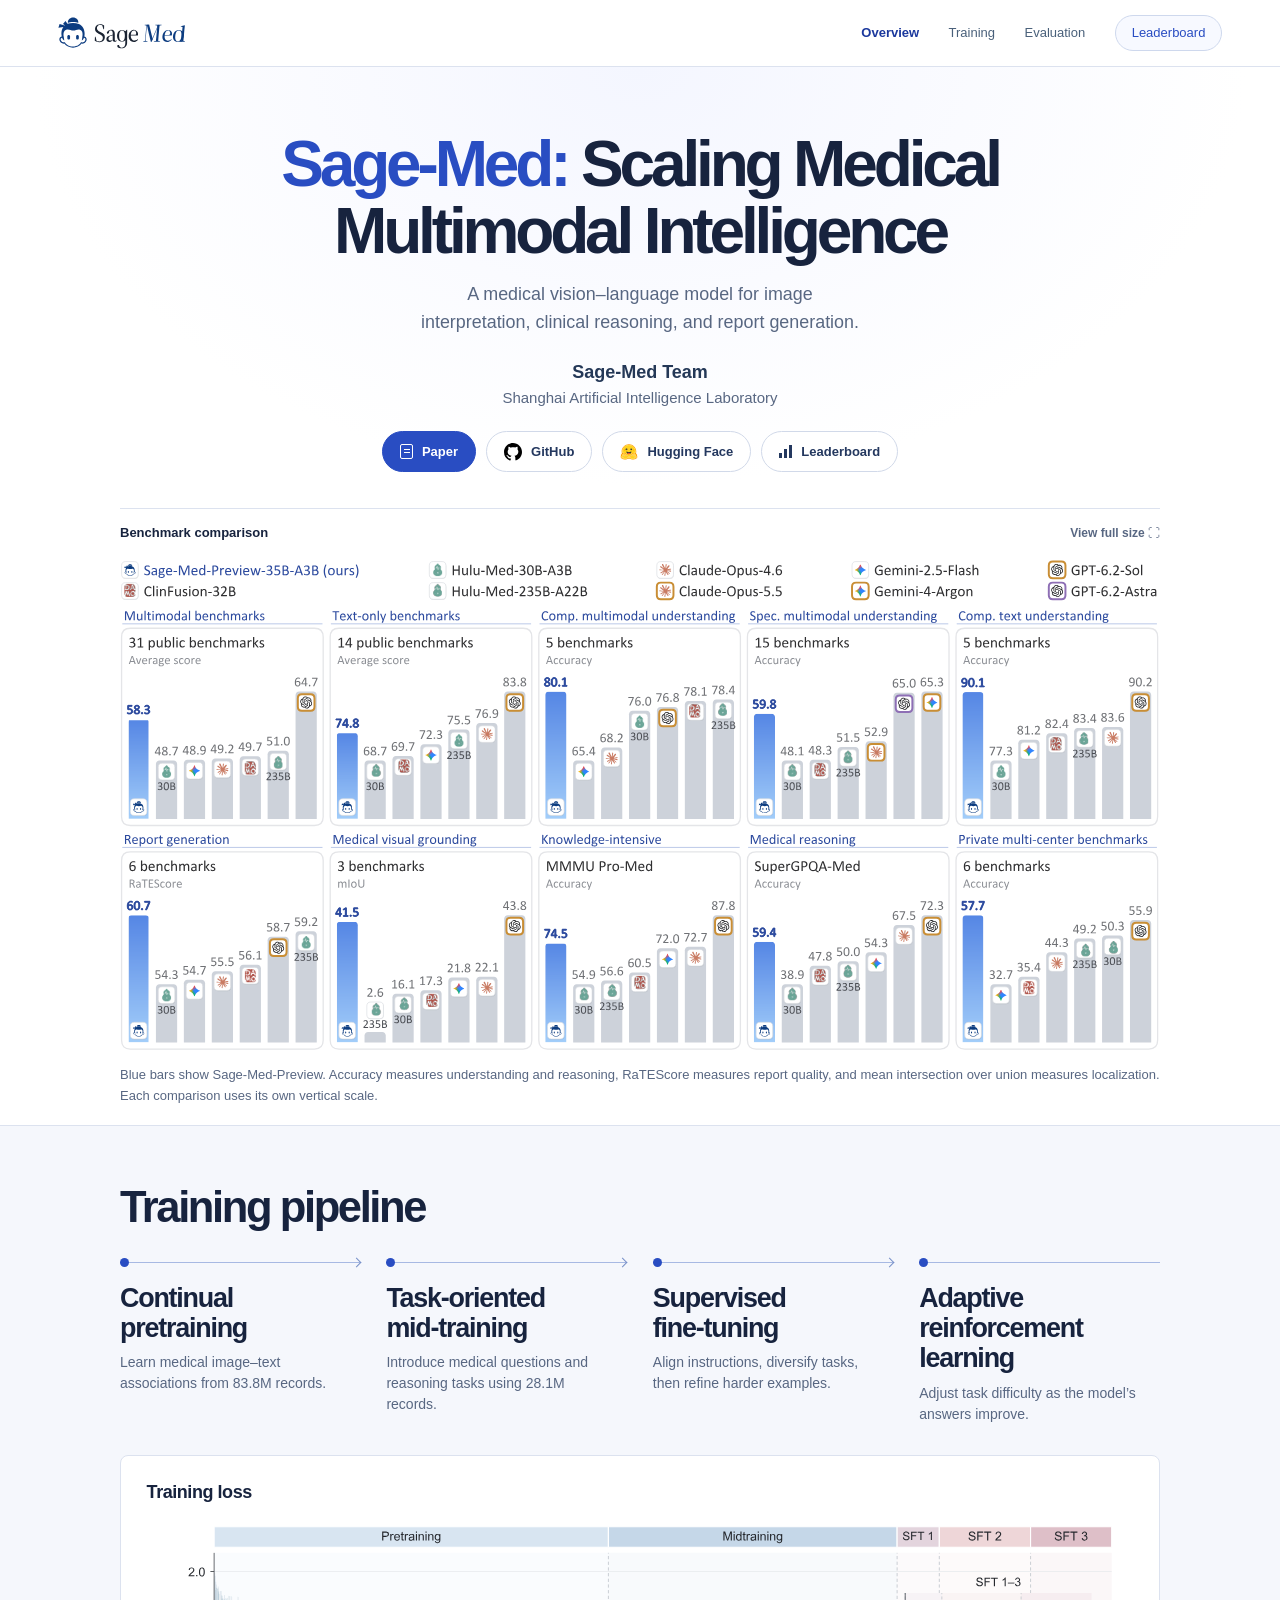
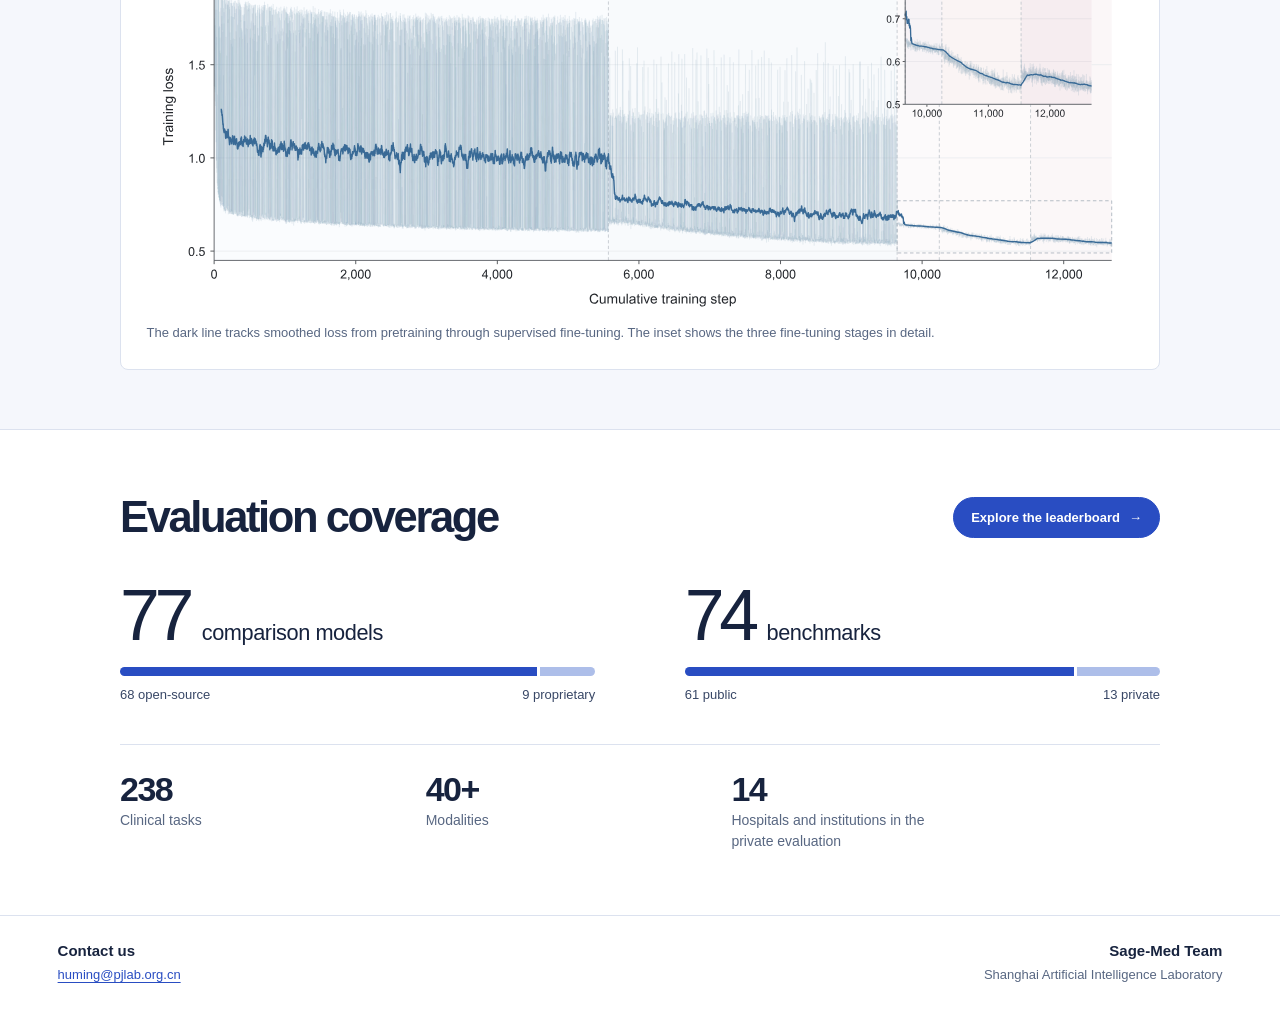
==== index.html @ 6802ad6c "Add files via upload" ====
<!doctype html>
<html lang="en">
<head>
  <meta charset="utf-8">
  <meta name="viewport" content="width=device-width, initial-scale=1">
  <meta name="theme-color" content="#ffffff">
  <meta name="description" content="Sage-Med: Scaling Medical Multimodal Intelligence. Explore medical multimodal training and compare Sage-Med-Preview with 77 other models across 74 benchmarks.">
  <title>Sage-Med: Scaling Medical Multimodal Intelligence</title>
  <link rel="icon" href="assets/icon.png">
  <link rel="stylesheet" href="assets/styles.css">
  <script src="assets/navigation.js" defer></script>
  <script src="assets/chart-viewer.js" defer></script>
</head>
<body class="project-home">
<a class="skip" href="#main">Skip to content</a>
<header class="masthead"><div class="wrap mast-inner">
  <a class="wordmark" href="index.html" aria-label="Sage-Med home"><img src="assets/Sage-Med-original-style_cropped.svg" width="141" height="35" alt="Sage-Med"></a>
  <nav aria-label="Primary navigation">
    <a href="#overview" aria-current="location">Overview</a><a href="#training">Training</a><a href="#evaluation">Evaluation</a><a href="leaderboard.html">Leaderboard</a>
  </nav>
</div></header>
<main id="main">
  <section id="overview" class="title-block" aria-labelledby="project-title">
    <h1 id="project-title"><span><em>Sage-Med:</em> Scaling Medical</span> <span>Multimodal Intelligence</span></h1>
    <p class="project-intro">A medical vision–language model for image interpretation, clinical reasoning, and report generation.</p>
    <p class="authors">Sage-Med Team</p>
    <p class="affiliation">Shanghai Artificial Intelligence Laboratory</p>
    <div class="resources">
      <a class="resource primary" href="https://arxiv.org/abs/2611.09382" target="_blank" rel="noopener noreferrer"><span class="book" aria-hidden="true"></span>Paper</a>
      <a class="resource" href="https://github.com/Sage-Med/Sage-Med-Preview" target="_blank" rel="noopener noreferrer"><img class="resource-mark" src="assets/github-mark.svg" width="18" height="18" alt="">GitHub</a>
      <a class="resource" href="https://huggingface.co/Sage-Med/Sage-Med-Preview" target="_blank" rel="noopener noreferrer"><img class="resource-mark" src="assets/hugging-face.svg" width="18" height="18" alt="">Hugging Face</a>
      <a class="resource" href="leaderboard.html"><span class="bars-icon" aria-hidden="true"></span>Leaderboard</a>
    </div>
  </section>
  <figure class="lead-figure content-width" id="benchmark-comparison">
    <div class="figure-banner"><span>Benchmark comparison</span><a href="assets/benchmark-comparison.svg" data-open-chart aria-haspopup="dialog" aria-controls="chart-viewer">View full size <span aria-hidden="true">⛶</span></a></div>
    <a class="chart-image-link" href="assets/benchmark-comparison.svg" data-open-chart aria-haspopup="dialog" aria-controls="chart-viewer" aria-label="View benchmark comparison in full screen"><img src="assets/benchmark-comparison.svg" width="2400" height="1132" alt="Ten panels compare Sage-Med-Preview with selected models on multimodal, text, reporting, grounding, reasoning and private benchmarks. Each panel identifies its metric." fetchpriority="high"></a>
    <figcaption>Blue bars show Sage-Med-Preview. Accuracy measures understanding and reasoning, RaTEScore measures report quality, and mean intersection over union measures localization. Each comparison uses its own vertical scale.</figcaption>
  </figure>
<section id="training" class="training-band" aria-labelledby="training-title">
  <div class="content-width" id="method">
    <h2 id="training-title">Training pipeline</h2>
    <ol class="curriculum" aria-label="Training stages in order">
      <li><h3>Continual pretraining</h3><p>Learn medical image–text associations from 83.8M records.</p></li>
      <li><h3>Task-oriented mid-training</h3><p>Introduce medical questions and reasoning tasks using 28.1M records.</p></li>
      <li><h3>Supervised fine-tuning</h3><p>Align instructions, diversify tasks, then refine harder examples.</p></li>
      <li><h3>Adaptive reinforcement learning</h3><p>Adjust task difficulty as the model’s answers improve.</p></li>
    </ol>
    <figure class="loss-plot" aria-labelledby="loss-title">
      <h3 class="loss-heading" id="loss-title">Training loss</h3>
      <img src="assets/training-loss.svg" width="1971" height="785" alt="Training loss by cumulative step during pretraining, mid-training, and supervised fine-tuning. The inset enlarges the three fine-tuning stages." loading="lazy">
      <figcaption>The dark line tracks smoothed loss from pretraining through supervised fine-tuning. The inset shows the three fine-tuning stages in detail.</figcaption>
    </figure>
  </div>
</section>
<section class="evaluation content-width" id="evaluation" aria-labelledby="evaluation-title">
  <div class="evaluation-heading"><h2 id="evaluation-title">Evaluation coverage</h2><a class="resource primary" href="leaderboard.html">Explore the leaderboard <span aria-hidden="true">→</span></a></div>
  <div class="coverage-primary">
    <div class="coverage-group">
      <h3><strong>77</strong> comparison models</h3>
      <div class="coverage-bar" aria-hidden="true"><i style="flex:68"></i><i style="flex:9"></i></div>
      <p class="coverage-key"><span>68 open-source</span><span>9 proprietary</span></p>
    </div>
    <div class="coverage-group">
      <h3><strong>74</strong> benchmarks</h3>
      <div class="coverage-bar" aria-hidden="true"><i style="flex:61"></i><i style="flex:13"></i></div>
      <p class="coverage-key"><span>61 public</span><span>13 private</span></p>
    </div>
  </div>
  <dl class="coverage-details">
    <div><dt>Clinical tasks</dt><dd>238</dd></div>
    <div><dt>Modalities</dt><dd>40+</dd></div>
    <div><dt>Hospitals and institutions in the private evaluation</dt><dd>14</dd></div>
  </dl>
</section>
</main><footer class="site-footer">
  <div class="wrap footer-inner">
    <div class="footer-contact"><strong>Contact us</strong><a href="mailto:huming@pjlab.org.cn">huming@pjlab.org.cn</a></div>
    <div class="footer-credit"><strong>Sage-Med Team</strong><span>Shanghai Artificial Intelligence Laboratory</span></div>
  </div>
</footer>
<div id="chart-viewer" class="chart-viewer" role="dialog" aria-modal="true" aria-labelledby="chart-viewer-title" hidden>
  <div class="chart-toolbar">
    <strong id="chart-viewer-title">Benchmark comparison</strong>
    <div class="chart-tools"><button type="button" id="chart-zoom">Zoom in</button><button type="button" id="chart-close" aria-label="Close full screen">Close <span aria-hidden="true">×</span></button></div>
  </div>
  <div class="chart-viewport" tabindex="0" role="region" aria-label="Benchmark chart. When zoomed in, scroll to explore the panels.">
    <img src="assets/benchmark-comparison.svg" alt="Benchmark comparison across ten medical task groups. Sage-Med-Preview is shown in blue.">
  </div>
</div>
</body></html>
---- assets/styles.css ----
:root {
  color-scheme: light;
  --ink:#17233e;
  --body:#384766;
  --muted:#586782;
  --blue:#294dc2;
  --line:#dce2ef;
  --pale:#f5f7fc;
  --sans:"Inter","Helvetica Neue",Arial,sans-serif;
  --serif:"STIX Two Text",Georgia,"Times New Roman",serif;
  color:var(--ink);
  background:white;
  font-family:var(--sans);
  -webkit-font-smoothing:antialiased;
}
* {box-sizing:border-box}
body {margin:0}
p,h1,h2,h3,figure,dl,dd {margin:0}
a {color:var(--blue);text-underline-offset:3px}
a:focus-visible,button:focus-visible,select:focus-visible {outline:3px solid #496df5;outline-offset:4px}
button,input,select {font:inherit}
.wrap {width:min(1360px,calc(100% - clamp(32px,9vw,144px)));margin-inline:auto}
.content-width {width:min(1040px,calc(100% - clamp(36px,11vw,156px)));margin-inline:auto}
.masthead {background:rgba(255,255,255,.96);border-bottom:1px solid var(--line);position:sticky;top:0;z-index:20}
.mast-inner {min-height:66px;display:flex;align-items:center;justify-content:space-between;gap:28px}
.wordmark {line-height:0;display:inline-flex;flex-shrink:0}
.wordmark img {width:128px;height:auto}
.mast-inner nav {display:flex;align-items:center;gap:clamp(13px,2.3vw,34px)}
.mast-inner nav a {font:520 13px/1.5 var(--sans);color:#49607a;text-decoration:none;white-space:nowrap;padding:9px 0}
.mast-inner nav a[aria-current],.mast-inner nav a:hover {color:#1b389d}
.mast-inner nav a[aria-current] {font-weight:700}
.mast-inner nav a:last-child {border:1px solid #ced8ed;border-radius:22px;padding:7px 16px;color:var(--blue);background:#f7f9ff}
.skip:not(:focus) {position:absolute;width:1px;height:1px;overflow:hidden;clip-path:inset(50%)}
.skip:focus {position:fixed;inset:8px auto auto 8px;z-index:40;padding:10px;background:white}
.project-home section[id],.project-home #method {scroll-margin-top:84px}
.project-home {font:16px/1.6 var(--sans);color:var(--body)}
.title-block {text-align:center;padding:clamp(43px,5vw,74px) 18px 36px;background:radial-gradient(ellipse at 50% 0%,#f4f6ff 0%,#fff 67%)}
.title-block h1 {color:var(--ink);font:630 clamp(43px,5vw,76px)/1.04 var(--sans);letter-spacing:-.065em;margin-inline:auto;text-wrap:balance}
.title-block h1 span {display:block}
.title-block h1 em {font-style:normal;color:var(--blue)}
.authors {font:570 18px/1.35 var(--sans);color:#243857;margin-top:23px}
.affiliation {font:400 15px/1.5 var(--sans);color:var(--muted);margin-top:3px}
.resources {display:flex;flex-wrap:wrap;align-items:center;justify-content:center;gap:10px;margin-top:22px}
.resource {border:1px solid #d1d9e9;border-radius:999px;min-height:41px;display:inline-flex;align-items:center;justify-content:center;gap:9px;padding:9px 17px;font:600 13px/1.4 var(--sans);color:#24385f;text-decoration:none;background:white}
.resource-mark {display:block;flex:none;object-fit:contain}
.resource:hover {background:#f4f6ff;border-color:#9cadd8}
.resource.primary {background:var(--blue);border-color:var(--blue);color:white}
.resource.primary:hover {background:#203da1}
.book {position:relative;width:13px;height:15px;border:1.3px solid currentColor;border-radius:2px}
.book::before,.book::after {content:"";position:absolute;height:1px;background:currentColor;left:3px;right:2px;top:4px}
.book::after {top:7px}
.bars-icon {width:13px;height:13px;display:inline-block;background:linear-gradient(currentColor,currentColor) left bottom/3px 42% no-repeat,linear-gradient(currentColor,currentColor) center bottom/3px 72% no-repeat,linear-gradient(currentColor,currentColor) right bottom/3px 100% no-repeat}
.lead-figure {padding:0 0 18px}
.figure-banner {display:flex;justify-content:space-between;align-items:center;padding:14px 0;border-top:1px solid var(--line);font-size:13px;color:var(--ink);font-weight:600}
.figure-banner a {font-size:12px;text-decoration:none;color:var(--muted);font-weight:550}
.figure-banner a:hover {color:var(--blue);text-decoration:underline}
.chart-image-link {display:block;padding:2px 0 0}
.chart-image-link img {display:block;width:100%;height:auto}
.lead-figure figcaption {font:400 13px/1.65 var(--sans);color:var(--muted)}
.lead-figure figcaption {margin-top:13px}
.project-home h2 {color:var(--ink);font:560 clamp(33px,3.4vw,49px)/1.1 var(--sans);letter-spacing:-.055em}
.coverage-details>div {display:grid;align-content:start;grid-template-areas:"value" "label"}
.coverage-details dt {grid-area:label}
.coverage-details dd {grid-area:value}
.training-band {padding:clamp(40px,4.6vw,68px) 0;background:var(--pale);border-block:1px solid var(--line)}
.curriculum {list-style:none;padding:0;margin:30px 0;display:grid;grid-template-columns:repeat(4,minmax(0,1fr));gap:clamp(12px,2vw,28px)}
.curriculum li {position:relative;padding-top:20px;border-top:1px solid #a7b9e3}
.curriculum li::before {content:"";position:absolute;top:-5px;left:0;width:9px;height:9px;background:var(--blue);border-radius:50%}
.curriculum li:not(:last-child)::after {content:"";position:absolute;top:-4px;right:1px;height:6px;width:6px;border-top:1px solid #7790c8;border-right:1px solid #7790c8;transform:rotate(45deg)}
.curriculum h3 {margin:0 0 9px;font:600 clamp(20px,2.1vw,30px)/1.12 var(--sans);letter-spacing:-.045em;color:var(--ink);text-wrap:balance}
.curriculum p {font:400 14px/1.5 var(--sans);color:var(--muted);max-width:28ch}
.loss-plot {padding:clamp(12px,2vw,26px);background:white;border:1px solid var(--line);border-radius:8px}
.evaluation-heading {display:flex;align-items:center;justify-content:space-between;gap:15px}
.loss-heading {margin-bottom:16px}
.loss-heading {font:600 18px/1.3 var(--sans);color:var(--ink);letter-spacing:-.025em}
.loss-plot img {display:block;width:100%;height:auto}
.loss-plot figcaption {margin-top:10px;color:var(--muted);font:400 13px/1.55 var(--sans)}
.evaluation {padding-block:clamp(42px,5vw,78px)}
.coverage-primary {display:grid;grid-template-columns:repeat(2,minmax(0,1fr));gap:clamp(25px,7vw,100px);margin:clamp(24px,3vw,42px) 0}
.coverage-group h3 {font:540 clamp(17px,1.7vw,23px)/1.4 var(--sans);letter-spacing:-.02em;color:var(--ink)}
.coverage-group h3 strong {display:inline-block;margin-right:.1em;font:530 clamp(52px,5.6vw,83px)/1 var(--sans);letter-spacing:-.075em;vertical-align:baseline}
.coverage-bar {display:flex;gap:3px;height:9px;margin:15px 0 9px;border-radius:10px;overflow:hidden}
.coverage-bar i {background:var(--blue)}
.coverage-bar i+i {background:#adbee9}
.coverage-key {display:flex;justify-content:space-between;gap:12px;color:var(--body);font-size:13px}
.coverage-details {display:grid;grid-template-columns:1fr 1fr 1.5fr;gap:20px;padding-top:23px;border-top:1px solid var(--line)}
.coverage-details dd {font:555 34px/1.25 var(--sans);letter-spacing:-.045em;color:var(--ink)}
.coverage-details dt {font-size:14px;color:var(--muted);max-width:26ch;line-height:1.45}
@media(max-width:800px){
  .curriculum {gap:14px}
  .curriculum h3 {font-size:20px}
}
@media(max-width:650px){
  .curriculum {display:flex;flex-direction:column;margin:24px 0;gap:0}
  .curriculum li {border-top:0;border-left:1px solid #afbee1;padding:0 0 16px 17px;margin-left:4px}
  .curriculum li::before {left:-5px;top:7px}
  .curriculum li:last-child {border-left-color:transparent;padding-bottom:0}
  .curriculum li:not(:last-child)::after {display:none}
  .curriculum h3 {font-size:22px;margin:0 0 4px;text-wrap:wrap}
  .curriculum p {max-width:100%}
  .loss-plot {padding:12px}
  .loss-plot figcaption {font-size:12px}
  .evaluation-heading {align-items:start;flex-direction:column}
  .coverage-primary {gap:19px}
  .coverage-group h3 {font-size:16px;line-height:1.25}
  .coverage-group h3 strong {display:block;margin:0 0 5px}
  .coverage-key {font-size:12px;flex-wrap:wrap;justify-content:start;gap:3px 9px}
  .coverage-key>span {display:inline-flex;align-items:center;gap:4px}
  .coverage-key>span::before {content:"";width:6px;height:6px;border-radius:100%;background:var(--blue)}
  .coverage-key>span+span::before {background:#adbee9}
  .coverage-details {gap:12px;grid-template-columns:.94fr .78fr 1.35fr}
  .coverage-details dt {font-size:12px}
}
.site-footer {background:white;border-top:1px solid var(--line);padding:24px 0}
.site-footer .wrap {display:flex;gap:14px;align-items:baseline;justify-content:space-between;color:var(--muted);font:400 13px/1.6 var(--sans)}
.site-footer strong {color:var(--ink);font:600 15px/1.5 var(--sans)}
@media(max-width:730px){
  .title-block h1 {font-size:clamp(38px,6.25vw,48px)}
  .lead-figure figcaption {font-size:12px}
}
@media(max-width:620px){
  .mast-inner {min-height:0;flex-direction:column;gap:0;padding-top:10px}
  .wordmark img {width:102px}
  .mast-inner nav {justify-content:space-between;align-self:stretch;gap:5px;padding:5px 0 7px}
  .mast-inner nav a {font-size:12px;padding:4px 0}
  .mast-inner nav a:last-child {padding:4px 9px}
  .title-block {padding:35px 16px 26px}
  .title-block h1 {font-size:clamp(36px,8.7vw,48px);letter-spacing:-.06em}
  .title-block h1 span {display:inline}
  .title-block h1 {max-width:17ch}
  .authors {font-size:16px;margin-top:17px}
  .affiliation {font-size:13px}
  .resources {margin-top:17px}
  .content-width {width:calc(100% - 32px)}
  .resource {min-height:39px}
  .site-footer .wrap {align-items:start;flex-direction:column;gap:2px}
}
@media(max-width:385px){
  .mast-inner nav a {font-size:11px}
  .figure-banner {font-size:12px}
}
.project-intro {max-width:650px;margin:17px auto 0;color:var(--muted);font-size:clamp(15px,1.4vw,18px);line-height:1.55;text-wrap:balance}
@media(max-width:450px){.resources{display:grid;grid-template-columns:repeat(2,minmax(0,1fr));max-width:300px;margin-inline:auto;gap:8px}.project-intro{max-width:35ch}}

.site-footer .footer-inner {align-items:flex-start}
.footer-contact,.footer-credit {display:grid;gap:3px}
.footer-credit {text-align:right}
.footer-contact a {width:fit-content}
.chart-open {overflow:hidden}
.chart-viewer[hidden] {display:none}
.chart-viewer {
  position:fixed;inset:0;z-index:1000;display:grid;grid-template-rows:auto minmax(0,1fr);
  width:100%;height:100%;background:#fff;color:var(--ink);
}
.chart-viewer::backdrop {background:#fff}
.chart-toolbar,.chart-tools {display:flex;align-items:center}
.chart-toolbar {
  justify-content:space-between;gap:12px;padding:10px clamp(10px,2vw,26px);
  border-bottom:1px solid var(--line);background:white;
}
.chart-toolbar strong {font-size:clamp(14px,1.3vw,18px);line-height:1.2}
.chart-tools {gap:7px;flex-shrink:0}
.chart-tools button {
  min-height:38px;padding:7px 12px;border-radius:6px;border:1px solid var(--line);
  background:#fff;color:var(--ink);font:600 13px/1.2 var(--sans);cursor:pointer;
}
.chart-tools button:last-child {background:var(--blue);border-color:var(--blue);color:#fff}
.chart-tools button:hover {filter:brightness(.96)}
.chart-viewport {min-width:0;min-height:0;overflow:auto;overscroll-behavior:contain;padding:4px}
.chart-viewport img {display:block;width:100%;height:100%;object-fit:contain}
.chart-viewport.is-zoomed img {width:max(180%,1100px);height:auto}
@media(max-width:620px){
  .site-footer .footer-inner {gap:16px}
  .footer-credit {text-align:left}
  .chart-tools button {padding:7px 9px}
}
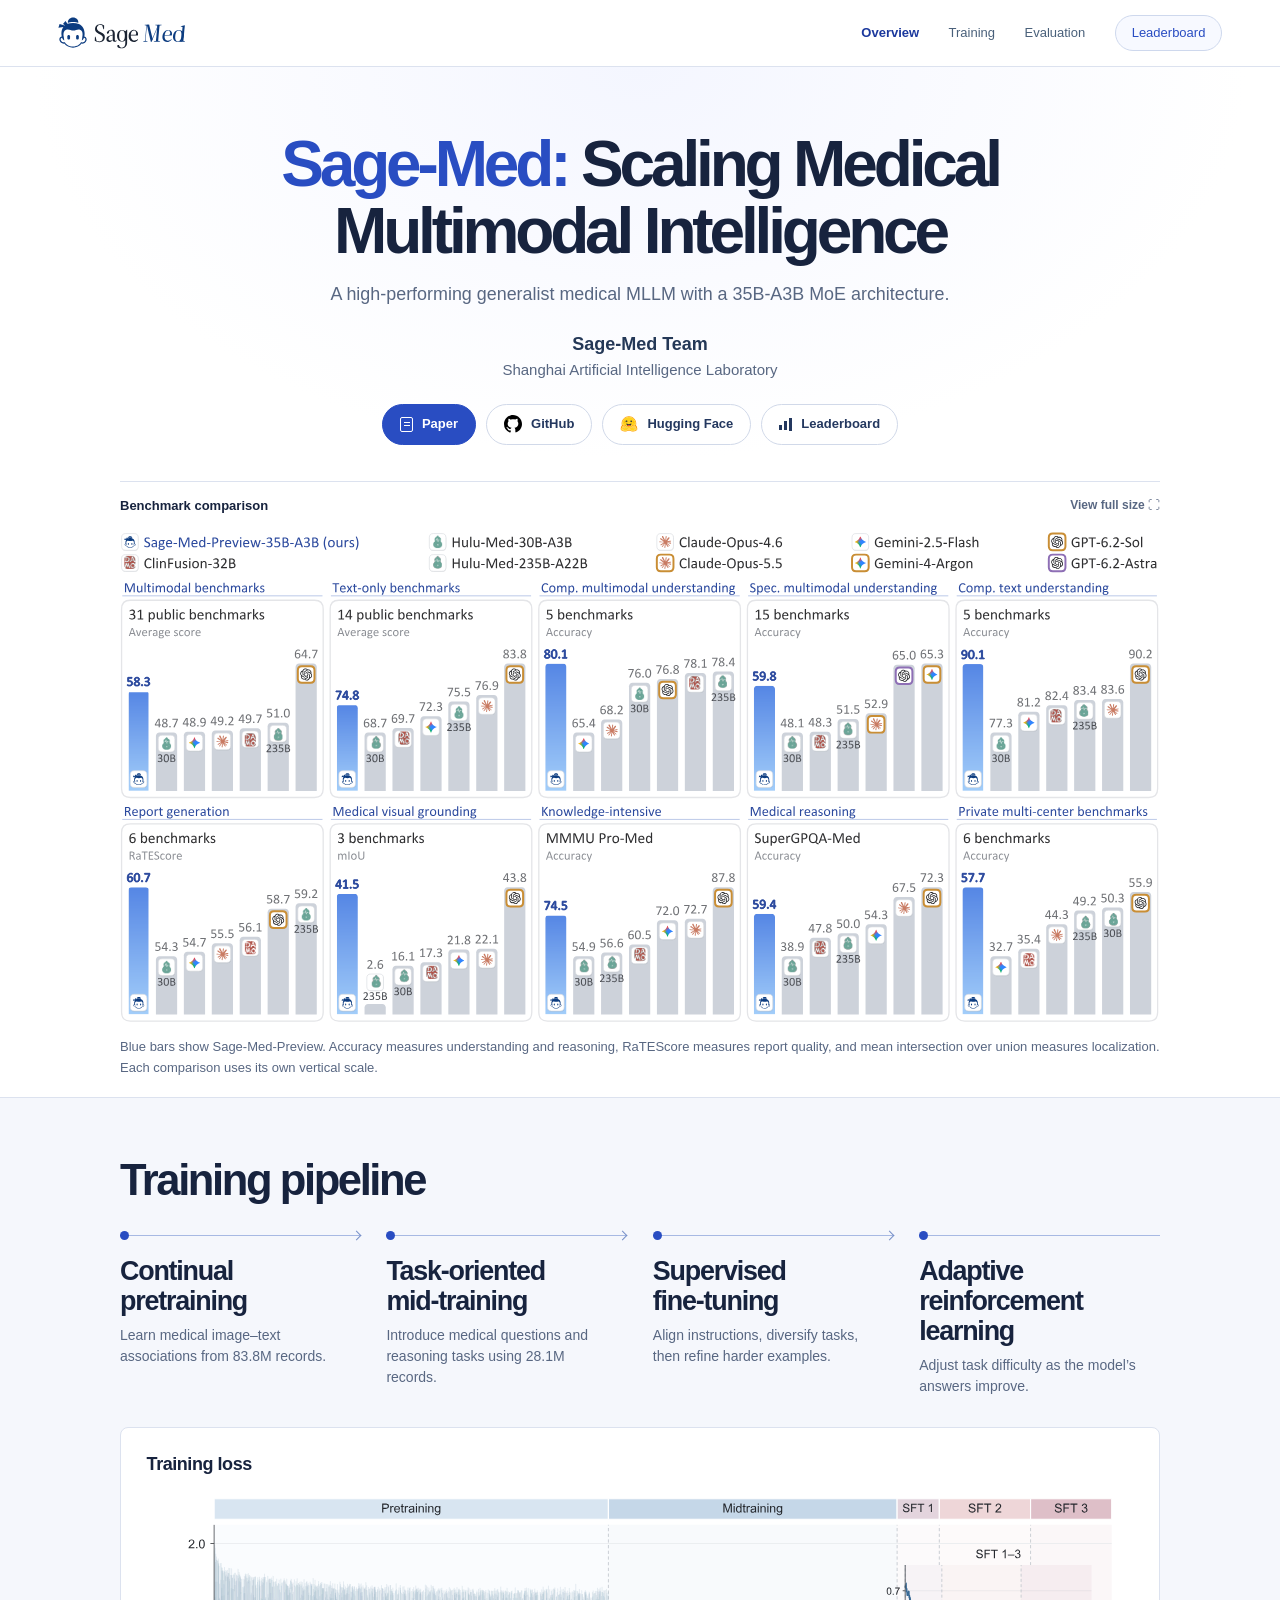
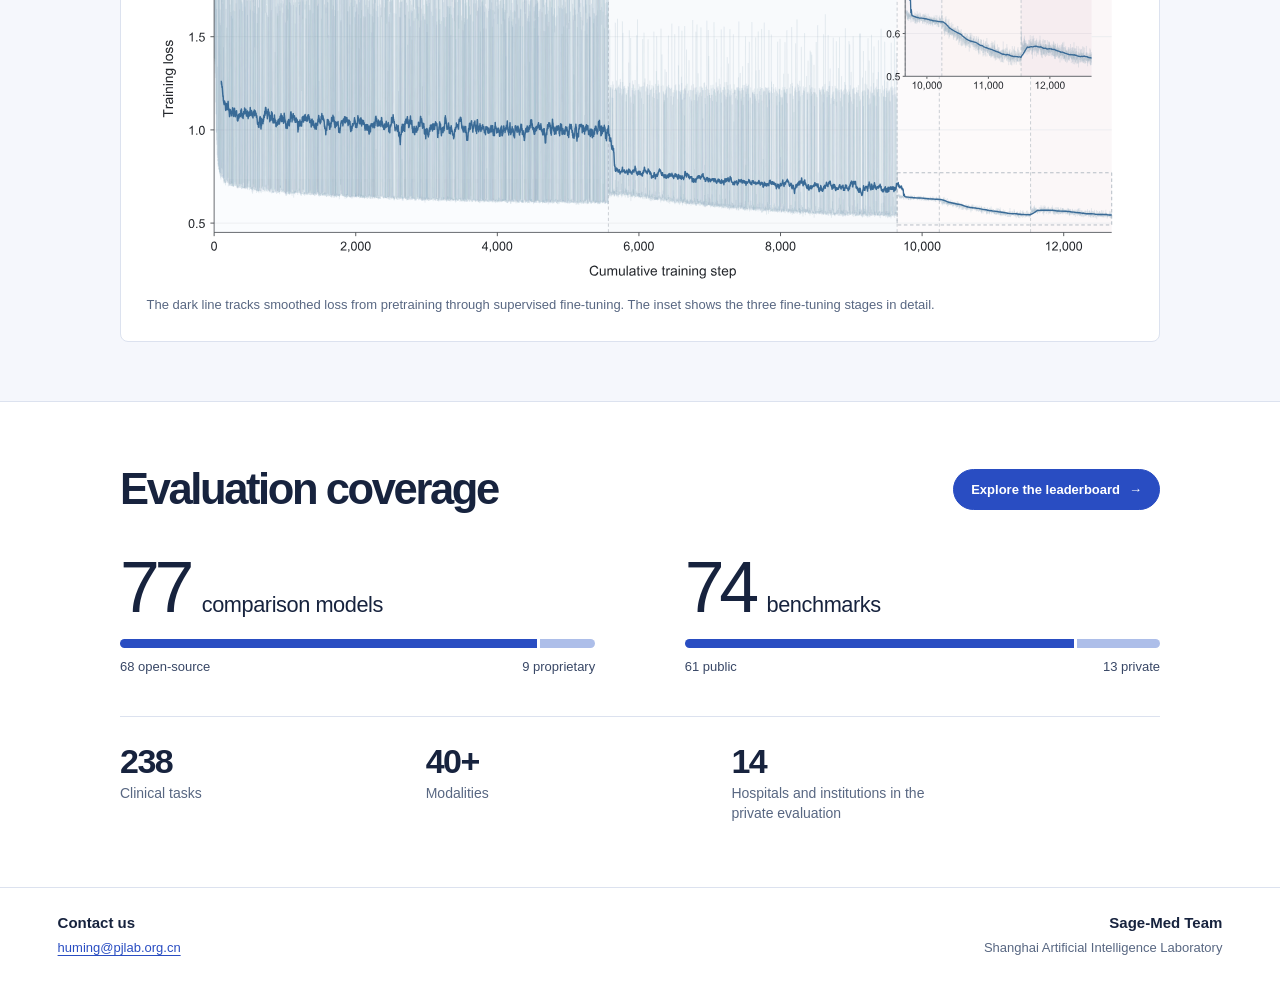
==== commit cd8a0f76: "Update index.html" ====
--- a/index.html
+++ b/index.html
@@ -22,7 +22,7 @@
 <main id="main">
   <section id="overview" class="title-block" aria-labelledby="project-title">
     <h1 id="project-title"><span><em>Sage-Med:</em> Scaling Medical</span> <span>Multimodal Intelligence</span></h1>
-    <p class="project-intro">A medical vision–language model for image interpretation, clinical reasoning, and report generation.</p>
+    <p class="project-intro">A high-performing generalist medical MLLM with a 35B-A3B MoE architecture.</p>
     <p class="authors">Sage-Med Team</p>
     <p class="affiliation">Shanghai Artificial Intelligence Laboratory</p>
     <div class="resources">
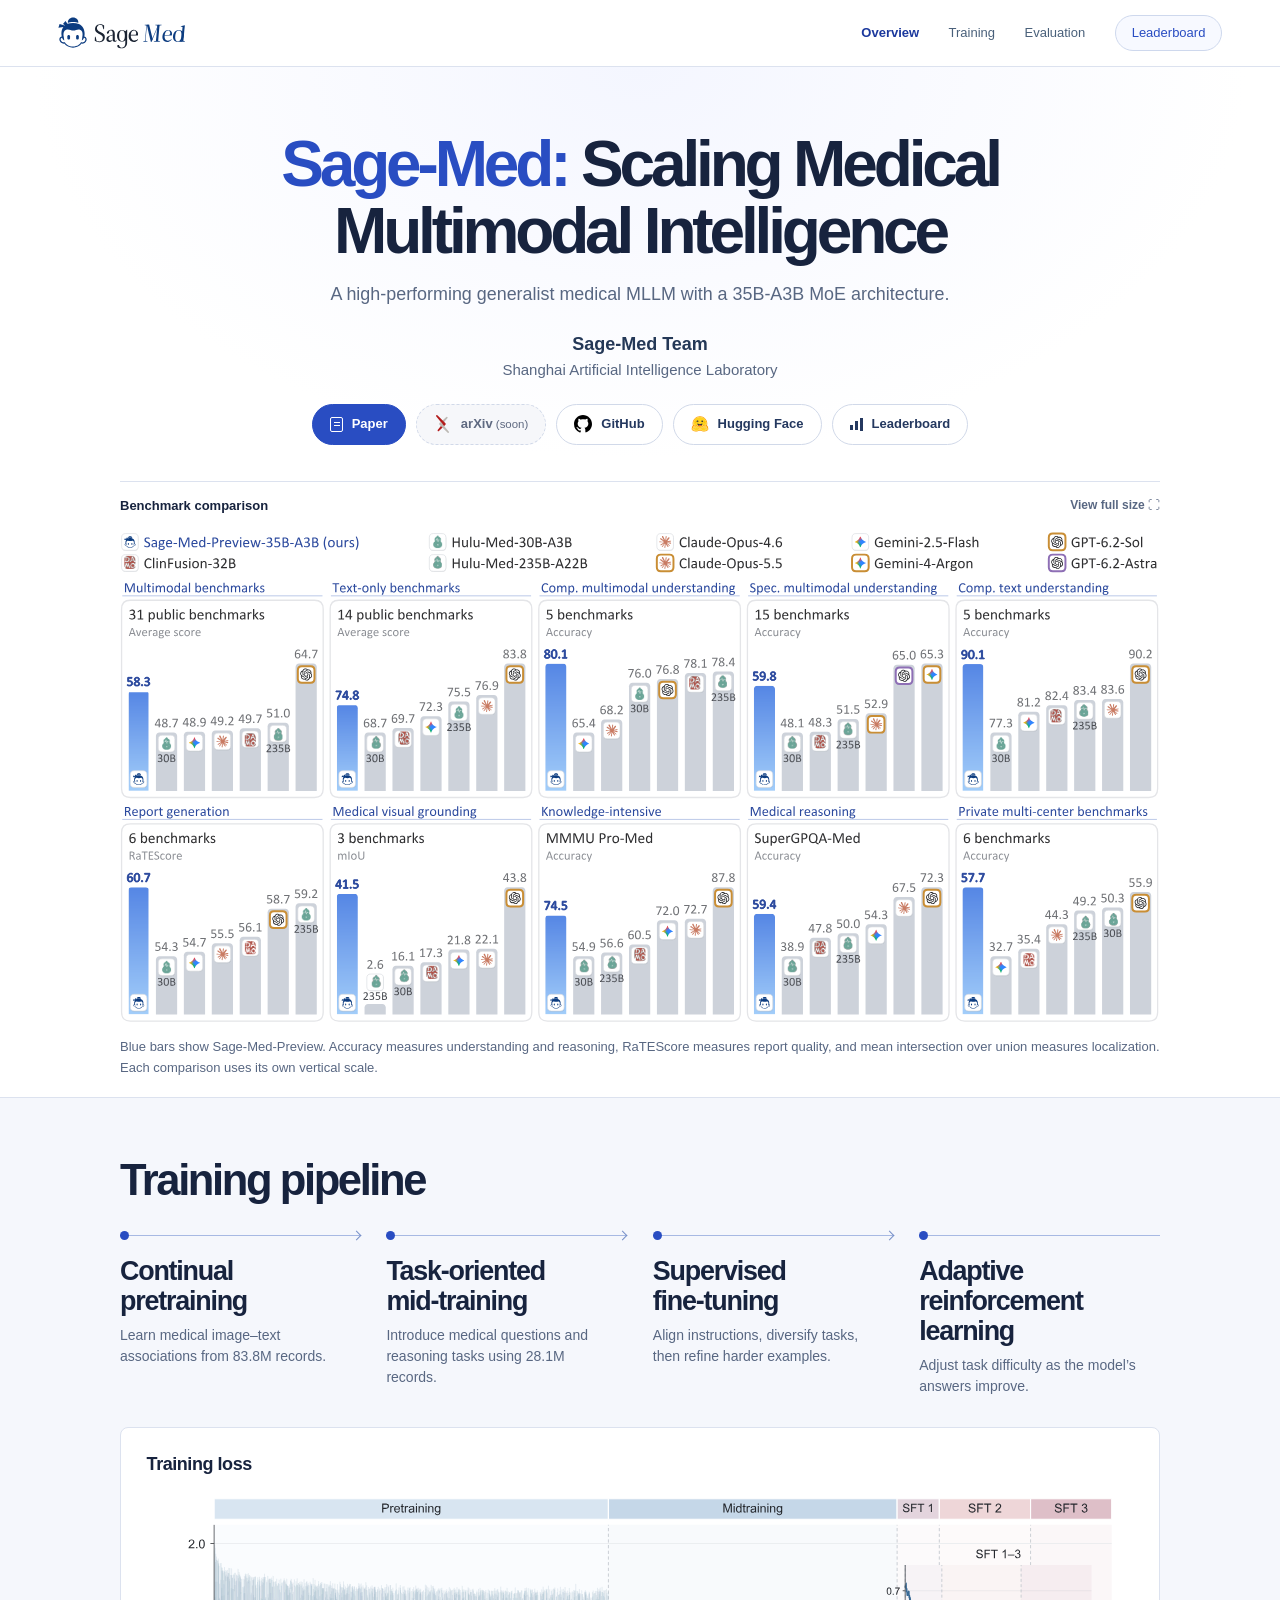
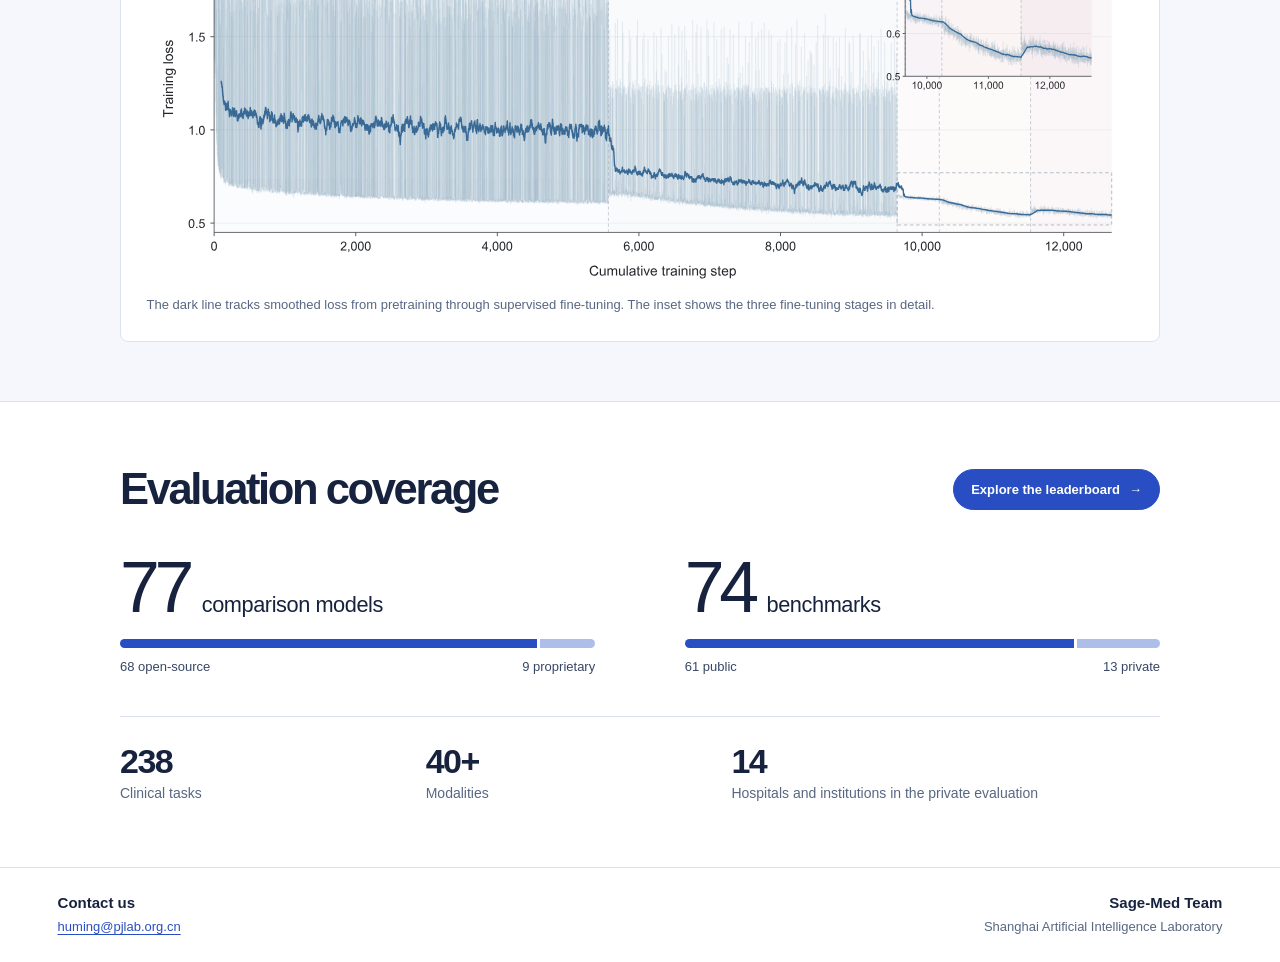
==== commit ce83d5f6: "Add files via upload" ====
--- a/index.html
+++ b/index.html
@@ -26,7 +26,10 @@
     <p class="authors">Sage-Med Team</p>
     <p class="affiliation">Shanghai Artificial Intelligence Laboratory</p>
     <div class="resources">
-      <a class="resource primary" href="https://arxiv.org/abs/2611.09382" target="_blank" rel="noopener noreferrer"><span class="book" aria-hidden="true"></span>Paper</a>
+      <!-- To hide Paper, comment out the single anchor on the next line. -->
+      <a class="resource primary" href="https://github.com/Sage-Med/Sage-Med-Preview/blob/main/Sage_Med_technical_report.pdf" target="_blank" rel="noopener noreferrer"><span class="book" aria-hidden="true"></span>Paper</a>
+      <!-- Add href="https://arxiv.org/abs/..." to the arXiv anchor when the preprint is available. -->
+      <a class="resource arxiv-resource" id="arxiv-link"><img class="resource-mark" src="assets/arxiv-mark.svg" width="18" height="18" alt=""><span>arXiv<span class="availability"> (soon)</span></span></a>
       <a class="resource" href="https://github.com/Sage-Med/Sage-Med-Preview" target="_blank" rel="noopener noreferrer"><img class="resource-mark" src="assets/github-mark.svg" width="18" height="18" alt="">GitHub</a>
       <a class="resource" href="https://huggingface.co/Sage-Med/Sage-Med-Preview" target="_blank" rel="noopener noreferrer"><img class="resource-mark" src="assets/hugging-face.svg" width="18" height="18" alt="">Hugging Face</a>
       <a class="resource" href="leaderboard.html"><span class="bars-icon" aria-hidden="true"></span>Leaderboard</a>
--- a/assets/styles.css
+++ b/assets/styles.css
@@ -43,7 +43,10 @@
 .resources {display:flex;flex-wrap:wrap;align-items:center;justify-content:center;gap:10px;margin-top:22px}
 .resource {border:1px solid #d1d9e9;border-radius:999px;min-height:41px;display:inline-flex;align-items:center;justify-content:center;gap:9px;padding:9px 17px;font:600 13px/1.4 var(--sans);color:#24385f;text-decoration:none;background:white}
 .resource-mark {display:block;flex:none;object-fit:contain}
-.resource:hover {background:#f4f6ff;border-color:#9cadd8}
+.arxiv-resource:not([href]) {background:#f6f7fa;color:#5e6980;border-style:dashed;cursor:default}
+.arxiv-resource .availability {font-size:.88em;font-weight:400}
+.arxiv-resource[href] .availability {display:none}
+.resource[href]:hover {background:#f4f6ff;border-color:#9cadd8}
 .resource.primary {background:var(--blue);border-color:var(--blue);color:white}
 .resource.primary:hover {background:#203da1}
 .book {position:relative;width:13px;height:15px;border:1.3px solid currentColor;border-radius:2px}
@@ -83,9 +86,9 @@
 .coverage-bar i {background:var(--blue)}
 .coverage-bar i+i {background:#adbee9}
 .coverage-key {display:flex;justify-content:space-between;gap:12px;color:var(--body);font-size:13px}
-.coverage-details {display:grid;grid-template-columns:1fr 1fr 1.5fr;gap:20px;padding-top:23px;border-top:1px solid var(--line)}
+.coverage-details {display:grid;grid-template-columns:1fr 1fr minmax(max-content,1.5fr);gap:20px;padding-top:23px;border-top:1px solid var(--line)}
 .coverage-details dd {font:555 34px/1.25 var(--sans);letter-spacing:-.045em;color:var(--ink)}
-.coverage-details dt {font-size:14px;color:var(--muted);max-width:26ch;line-height:1.45}
+.coverage-details dt {font-size:14px;color:var(--muted);line-height:1.45}
 @media(max-width:800px){
   .curriculum {gap:14px}
   .curriculum h3 {font-size:20px}
@@ -108,7 +111,8 @@
   .coverage-key>span {display:inline-flex;align-items:center;gap:4px}
   .coverage-key>span::before {content:"";width:6px;height:6px;border-radius:100%;background:var(--blue)}
   .coverage-key>span+span::before {background:#adbee9}
-  .coverage-details {gap:12px;grid-template-columns:.94fr .78fr 1.35fr}
+  .coverage-details {gap:16px 12px;grid-template-columns:repeat(2,minmax(0,1fr))}
+  .coverage-details>div:last-child {grid-column:1/-1}
   .coverage-details dt {font-size:12px}
 }
 .site-footer {background:white;border-top:1px solid var(--line);padding:24px 0}
@@ -140,7 +144,11 @@
   .figure-banner {font-size:12px}
 }
 .project-intro {max-width:650px;margin:17px auto 0;color:var(--muted);font-size:clamp(15px,1.4vw,18px);line-height:1.55;text-wrap:balance}
-@media(max-width:450px){.resources{display:grid;grid-template-columns:repeat(2,minmax(0,1fr));max-width:300px;margin-inline:auto;gap:8px}.project-intro{max-width:35ch}}
+@media(max-width:450px){
+  .resources {max-width:300px;margin-inline:auto;gap:8px}
+  .resources .resource {flex:0 1 calc((100% - 8px) / 2);padding-inline:8px}
+  .project-intro {max-width:35ch}
+}
 
 .site-footer .footer-inner {align-items:flex-start}
 .footer-contact,.footer-credit {display:grid;gap:3px}
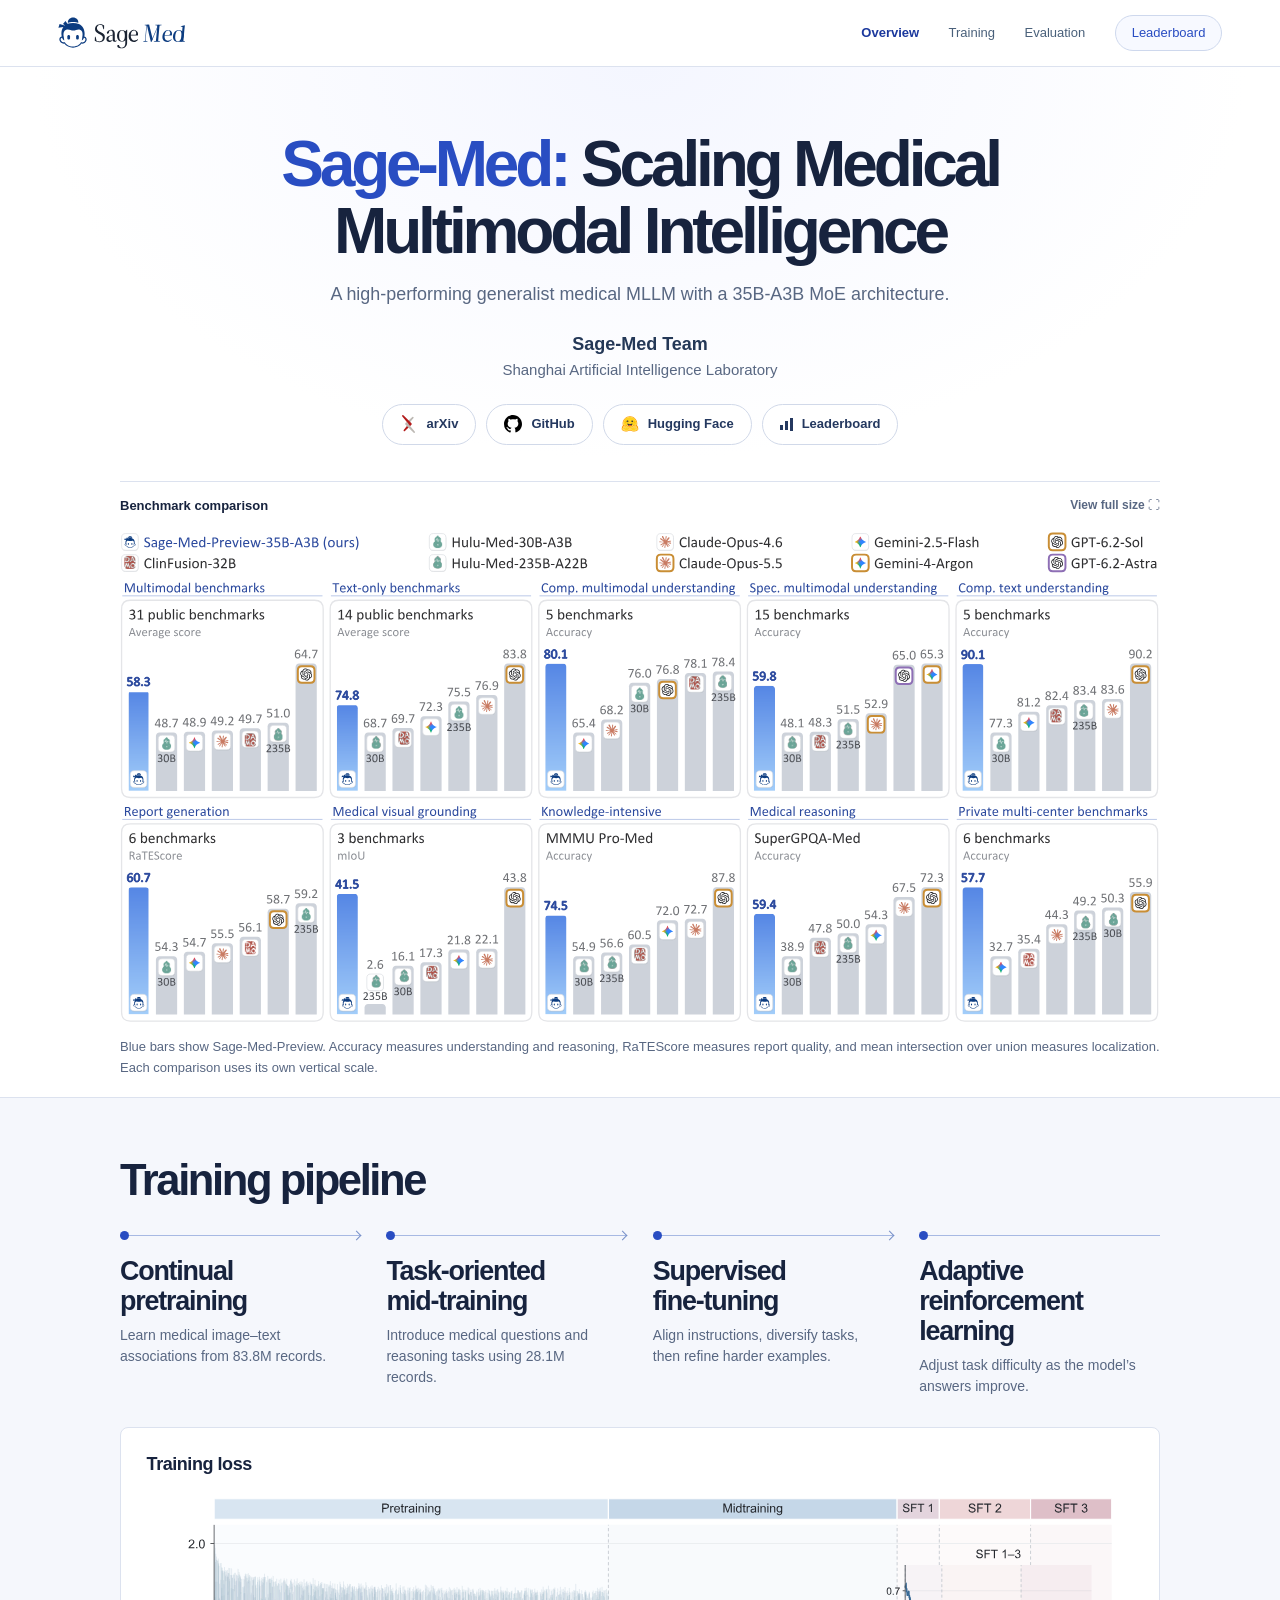
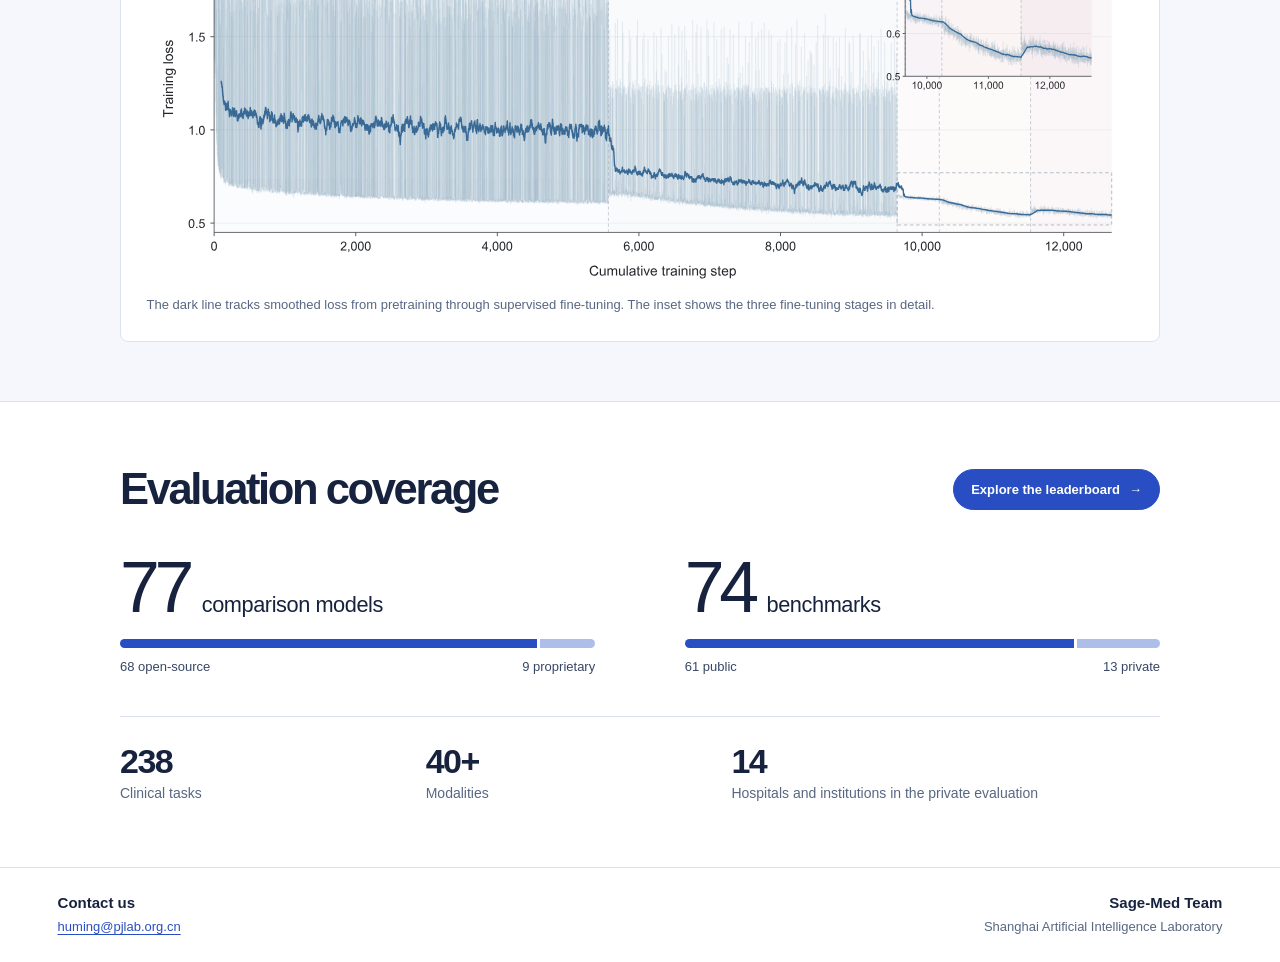
==== commit a8e5572c: "Add files via upload" ====
--- a/index.html
+++ b/index.html
@@ -26,10 +26,7 @@
     <p class="authors">Sage-Med Team</p>
     <p class="affiliation">Shanghai Artificial Intelligence Laboratory</p>
     <div class="resources">
-      <!-- To hide Paper, comment out the single anchor on the next line. -->
-      <a class="resource primary" href="https://github.com/Sage-Med/Sage-Med-Preview/blob/main/Sage_Med_technical_report.pdf" target="_blank" rel="noopener noreferrer"><span class="book" aria-hidden="true"></span>Paper</a>
-      <!-- Add href="https://arxiv.org/abs/..." to the arXiv anchor when the preprint is available. -->
-      <a class="resource arxiv-resource" id="arxiv-link"><img class="resource-mark" src="assets/arxiv-mark.svg" width="18" height="18" alt=""><span>arXiv<span class="availability"> (soon)</span></span></a>
+      <a class="resource arxiv-resource" id="arxiv-link" href="https://arxiv.org/abs/2611.34575" target="_blank" rel="noopener noreferrer"><img class="resource-mark" src="assets/arxiv-mark.svg" width="18" height="18" alt="">arXiv</a>
       <a class="resource" href="https://github.com/Sage-Med/Sage-Med-Preview" target="_blank" rel="noopener noreferrer"><img class="resource-mark" src="assets/github-mark.svg" width="18" height="18" alt="">GitHub</a>
       <a class="resource" href="https://huggingface.co/Sage-Med/Sage-Med-Preview" target="_blank" rel="noopener noreferrer"><img class="resource-mark" src="assets/hugging-face.svg" width="18" height="18" alt="">Hugging Face</a>
       <a class="resource" href="leaderboard.html"><span class="bars-icon" aria-hidden="true"></span>Leaderboard</a>
